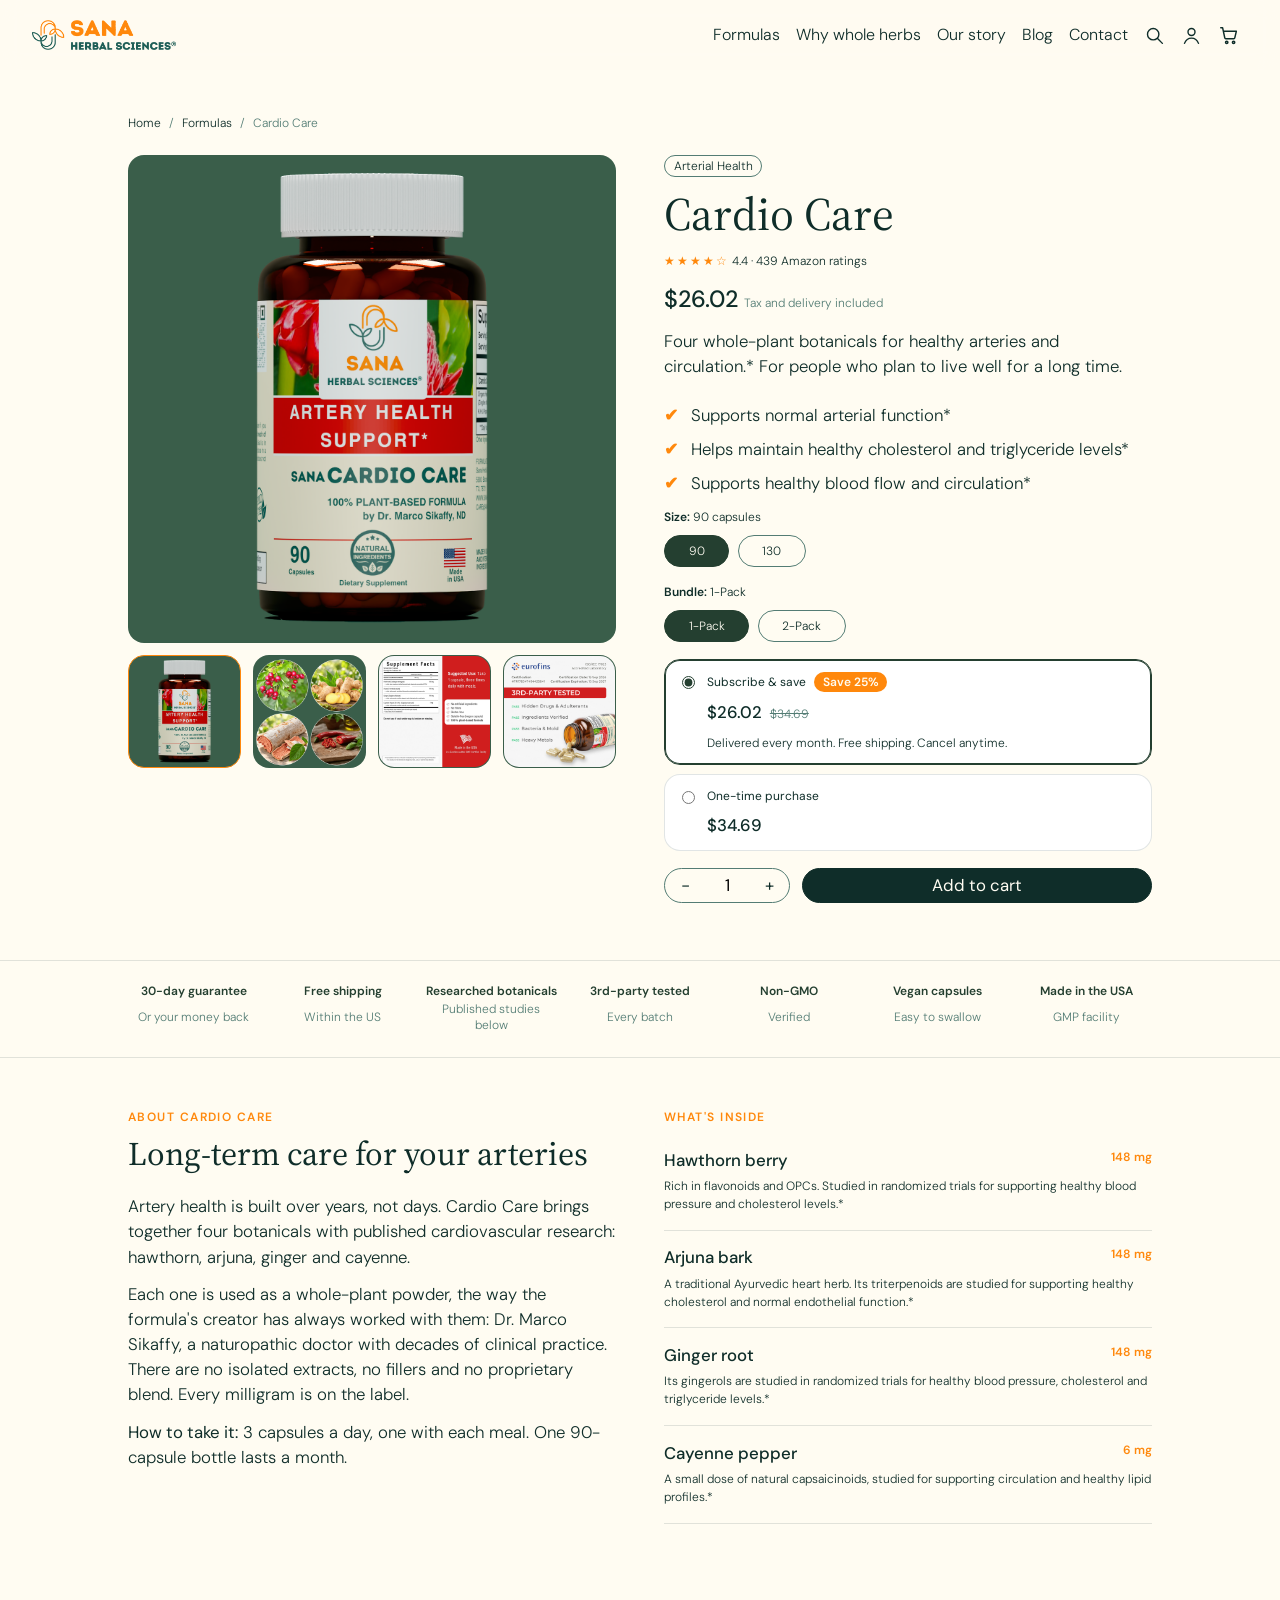
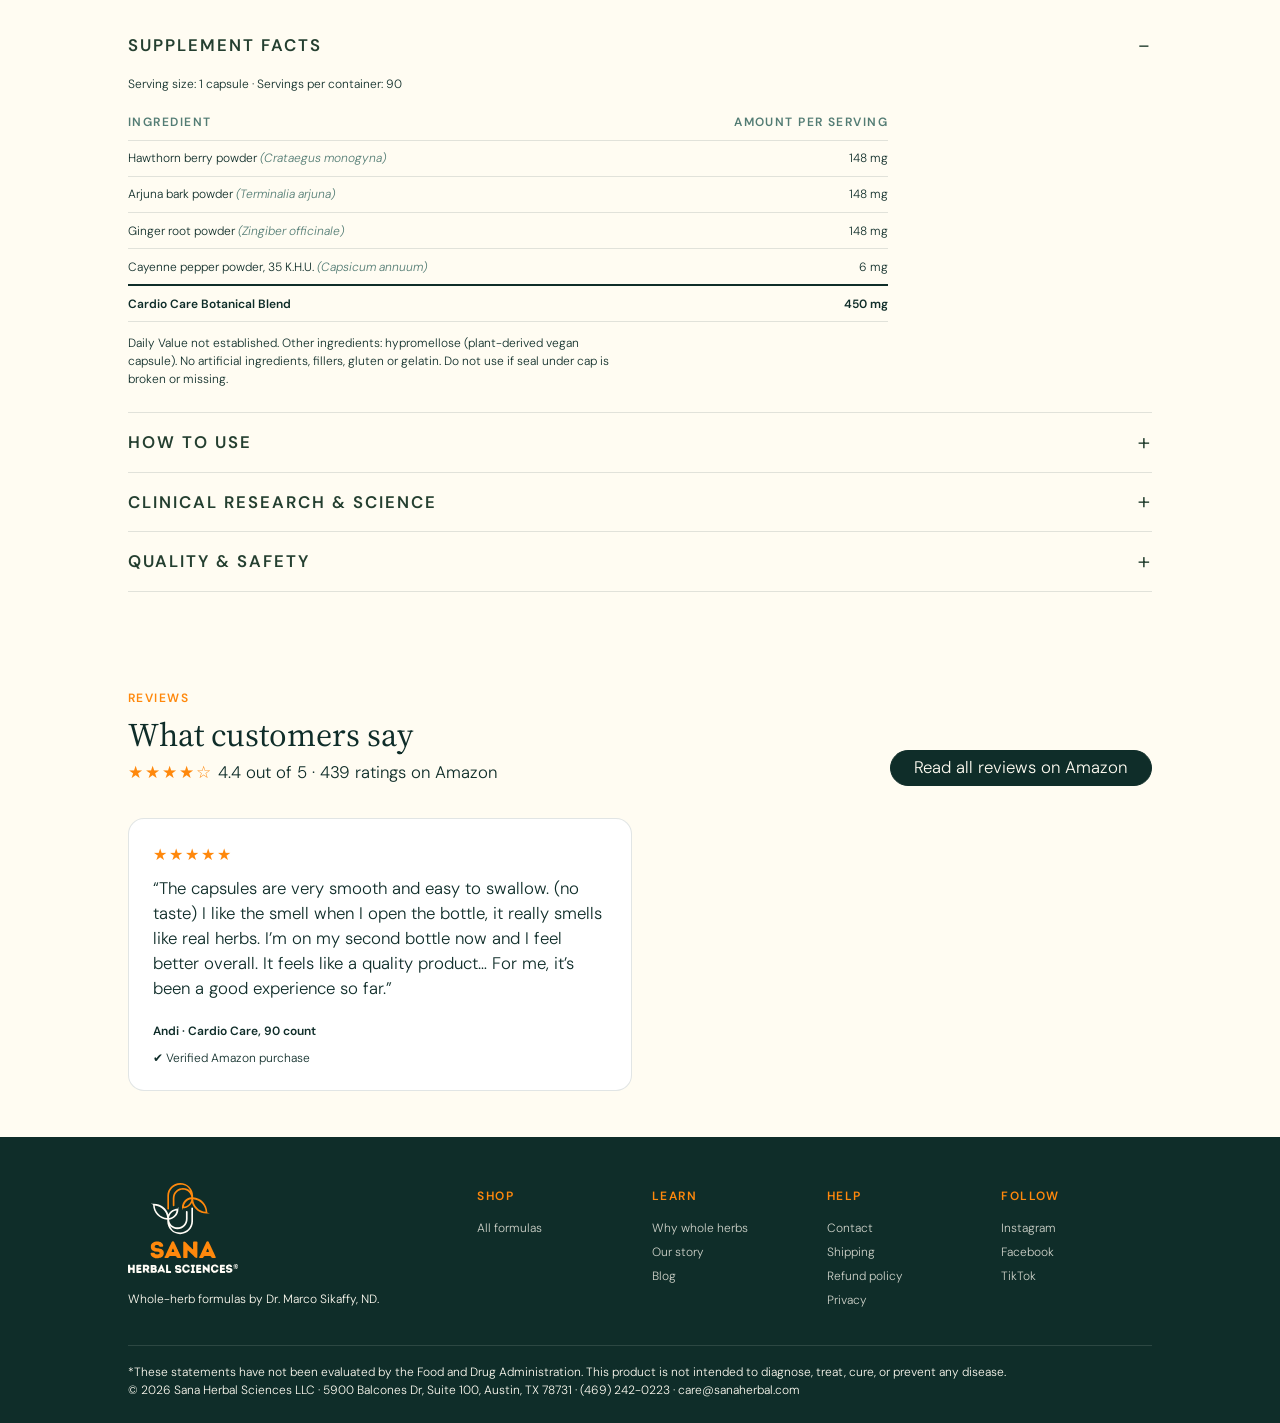
==== cardio-care.html @ 34f8b57e "Páginas nuevas, imágenes en WebP y CSS optimizado - Páginas: ficha de Cardio Care, fórmulas, blog co" ====
<!doctype html>
<html lang="en">
  <head>
    <meta charset="utf-8" />
    <meta name="viewport" content="width=device-width, initial-scale=1" />
    <title>Cardio Care | Whole-Herb Artery &amp; Circulation Support | Sana Herbal Sciences</title>
    <meta name="description" content="Cardio Care: hawthorn, arjuna, ginger and cayenne as whole-plant powders. Supports healthy arteries and circulation.* Third-party tested every batch. No fillers." />
    <link
      href="https://cdn.jsdelivr.net/npm/bootstrap@5.3.3/dist/css/bootstrap.min.css"
      rel="stylesheet"
    />
    <link rel="stylesheet" href="style.css" />
  </head>
  <body>
    <!-- ===== NAV ===== -->
    <nav class="navbar fixed-top navbar-expand-lg site-nav">
      <div class="container-fluid">
        <a class="navbar-brand d-inline-flex align-items-center p-0" href="index.html"><img width="526" height="112" src="img/logo-nav.webp" alt="Sana Herbal Sciences" /></a>
        <button
          class="navbar-toggler"
          type="button"
          data-bs-toggle="collapse"
          data-bs-target="#navbarContent"
          aria-controls="navbarContent"
          aria-expanded="false"
          aria-label="Toggle navigation"
>
          <span class="navbar-toggler-icon"></span>
        </button>
        <div class="collapse navbar-collapse" id="navbarContent">
          <ul class="navbar-nav ms-auto mb-2 mb-lg-0 align-items-lg-center">
            <li class="nav-item"><a class="nav-link" href="formulas.html">Formulas</a></li>
            <li class="nav-item"><a class="nav-link" href="index.html#why-whole-herbs">Why whole herbs</a></li>
            <li class="nav-item"><a class="nav-link" href="index.html#our-story">Our story</a></li>
            <li class="nav-item"><a class="nav-link" href="blog.html">Blog</a></li>
            <li class="nav-item"><a class="nav-link" href="contact.html">Contact</a></li>
            <li class="nav-item">
              <a class="nav-link nav-icon" href="https://sanaherbal.com/search" aria-label="Search">
                <svg viewBox="0 0 24 24" width="21" height="21" fill="none" stroke="currentColor" stroke-width="1.6" stroke-linecap="round" aria-hidden="true"><circle cx="10.5" cy="10.5" r="6.5"/><path d="M15.5 15.5 21 21"/></svg>
              </a>
            </li>
            <li class="nav-item">
              <a class="nav-link nav-icon" href="https://sanaherbal.com/customer_authentication/redirect?locale=en&amp;region_country=US" aria-label="Account">
                <svg viewBox="0 0 24 24" width="21" height="21" fill="none" stroke="currentColor" stroke-width="1.6" stroke-linecap="round" aria-hidden="true"><circle cx="12" cy="8" r="4"/><path d="M4 21c1.5-4 4.5-6 8-6s6.5 2 8 6"/></svg>
              </a>
            </li>
            <li class="nav-item">
              <a class="nav-link nav-icon" href="#" aria-label="Cart">
                <svg viewBox="0 0 24 24" width="22" height="22" fill="none" stroke="currentColor" stroke-width="1.6" stroke-linecap="round" stroke-linejoin="round" aria-hidden="true"><path d="M3 4h2l2.4 11.2a1 1 0 0 0 1 .8h8.9a1 1 0 0 0 1-.8L20 8H6.2"/><circle cx="9.5" cy="20" r="1.3"/><circle cx="17" cy="20" r="1.3"/></svg>
              </a>
            </li>
          </ul>
        </div>
      </div>
    </nav>

    <main>
      <!-- ===== COMPRA: galería + caja de compra ===== -->
      <section>
        <div class="container-fluid">
          <nav aria-label="Breadcrumb"><ol class="breadcrumb"><li class="breadcrumb-item"><a href="index.html">Home</a></li><li class="breadcrumb-item"><a href="index.html#formulas">Formulas</a></li><li class="breadcrumb-item active" aria-current="page">Cardio Care</li></ol></nav>
          <div class="row g-5">
            <!-- Galería -->
            <div class="col-lg-6">
              <div class="gallery">
                <div class="gallery-main">
                  <img id="pdp-main-img" width="1350" height="1350" src="img/cardiocare.webp" alt="Sana Cardio Care, 90 capsules" />
                </div>
                <div class="gallery-thumbs" role="list">
                  <button type="button" class="gallery-thumb is-active" data-src="img/cardiocare.webp" data-w="1350" data-h="1350" data-alt="Sana Cardio Care, 90 capsules" aria-label="Bottle"><img width="1350" height="1350" src="img/cardiocare.webp" alt="" /></button>
                  <button type="button" class="gallery-thumb" data-src="img/cardio-care-ingredients.webp" data-w="700" data-h="700" data-alt="Cardio Care ingredients: hawthorn berry, arjuna bark, ginger and cayenne" aria-label="Ingredients"><img width="700" height="700" src="img/cardio-care-ingredients.webp" alt="" /></button>
                  <button type="button" class="gallery-thumb" data-src="img/cardio-care-facts.webp" data-w="3000" data-h="3000" data-alt="Cardio Care Supplement Facts and suggested use" aria-label="Supplement Facts"><img width="1400" height="1400" src="img/cardio-care-facts.webp" alt="" loading="lazy" /></button>
                  <button type="button" class="gallery-thumb" data-src="img/cardio-care-lab.webp" data-w="2000" data-h="2000" data-alt="Cardio Care third-party lab certificate from Eurofins" aria-label="Lab certificate"><img width="1400" height="1400" src="img/cardio-care-lab.webp" alt="" loading="lazy" /></button>
                </div>
              </div>
            </div>

            <!-- Caja de compra -->
            <div class="col-lg-6">
              <div class="stack">
                <span class="tag-outline">Arterial Health</span>
                <h1>Cardio Care</h1>
                <a class="text-sm align-self-start" href="https://www.amazon.com/dp/B0D2LYVVW8#customerReviews" target="_blank" rel="noopener"><span class="stars" aria-hidden="true">★★★★☆</span> 4.4 · 439 Amazon ratings</a>

                <div class="text-lg fw-medium"><span id="pdp-price">$34.69</span> <span class="text-sm text-mute fw-light">Tax and delivery included</span></div>

                <p>Four whole-plant botanicals for healthy arteries and circulation.* For people who plan to live well for a long time.</p>
                <ul class="checklist">
                  <li>Supports normal arterial function*</li>
                  <li>Helps maintain healthy cholesterol and triglyceride levels*</li>
                  <li>Supports healthy blood flow and circulation*</li>
                </ul>

                <form class="stack-loose" id="pdp-form" action="#">
                  <fieldset class="stack-tight">
                    <legend>Size: <span id="lbl-size">90 capsules</span></legend>
                    <div class="choice-pills">
                      <input type="radio" name="size" id="size-90" value="90" checked /><label for="size-90">90</label>
                      <input type="radio" name="size" id="size-130" value="130" /><label for="size-130">130</label>
                    </div>
                  </fieldset>

                  <fieldset class="stack-tight">
                    <legend>Bundle: <span id="lbl-bundle">1-Pack</span></legend>
                    <div class="choice-pills">
                      <input type="radio" name="bundle" id="bundle-1" value="1" checked /><label for="bundle-1">1-Pack</label>
                      <input type="radio" name="bundle" id="bundle-2" value="2" /><label for="bundle-2">2-Pack</label>
                    </div>
                  </fieldset>

                  <fieldset class="stack-tight">
                    <legend class="visually-hidden">Purchase option</legend>
                    <label class="option-card" id="plan-sub-wrap">
                      <input type="radio" name="plan" id="plan-sub" value="sub" checked />
                      <span class="option-body">
                        <span class="option-top"><strong>Subscribe &amp; save</strong> <span class="tag">Save 25%</span></span>
                        <span class="option-price"><span id="price-sub">$26.02</span> <s id="price-sub-was">$34.69</s></span>
                        <span class="text-sm">Delivered every month. Free shipping. Cancel anytime.</span>
                      </span>
                    </label>
                    <label class="option-card">
                      <input type="radio" name="plan" id="plan-once" value="once" />
                      <span class="option-body">
                        <span class="option-top"><strong>One-time purchase</strong></span>
                        <span class="option-price" id="price-once">$34.69</span>
                      </span>
                    </label>
                    <p class="text-sm" id="plan-msg" hidden>Subscribe &amp; save is available for 1-Pack orders.</p>
                  </fieldset>

                  <div class="buy-row">
                    <div class="qty">
                      <button type="button" id="qty-minus" aria-label="Decrease quantity">−</button>
                      <input type="number" id="qty" name="qty" value="1" min="1" max="10" aria-label="Quantity" />
                      <button type="button" id="qty-plus" aria-label="Increase quantity">+</button>
                    </div>
                    <button type="submit" class="btn-pill" id="pdp-add">Add to cart</button>
                  </div>
                  <p class="text-sm" id="pdp-added" role="status" hidden>Added to cart.</p>
                </form>
              </div>
            </div>
          </div>
        </div>
      </section>

      <!-- ===== GARANTÍAS ===== -->
      <section class="band">
        <div class="container-fluid">
          <ul class="perks perks-wide">
            <li><strong>30-day guarantee</strong><span>Or your money back</span></li>
            <li><strong>Free shipping</strong><span>Within the US</span></li>
            <li><strong>Researched botanicals</strong><span>Published studies below</span></li>
            <li><strong>3rd-party tested</strong><span>Every batch</span></li>
            <li><strong>Non-GMO</strong><span>Verified</span></li>
            <li><strong>Vegan capsules</strong><span>Easy to swallow</span></li>
            <li><strong>Made in the USA</strong><span>GMP facility</span></li>
          </ul>
        </div>
      </section>

      <!-- ===== DESCRIPCIÓN + INGREDIENTES ===== -->
      <section class="py-xl">
        <div class="container-fluid">
          <div class="row g-5">
            <div class="col-lg-6">
              <span class="eyebrow">About Cardio Care</span>
              <h2>Long-term care for your arteries</h2>
              <p>Artery health is built over years, not days. Cardio Care brings together four botanicals with published cardiovascular research: hawthorn, arjuna, ginger and cayenne.</p>
              <p>Each one is used as a whole-plant powder, the way the formula's creator has always worked with them: Dr. Marco Sikaffy, a naturopathic doctor with decades of clinical practice. There are no isolated extracts, no fillers and no proprietary blend. Every milligram is on the label.</p>
              <p><strong>How to take it:</strong> 3 capsules a day, one with each meal. One 90-capsule bottle lasts a month.</p>
            </div>
            <div class="col-lg-6">
              <span class="eyebrow">What's inside</span>
              <ul class="spec-list">
                <li>
                  <h4>Hawthorn berry <span>148 mg</span></h4>
                  <p class="text-sm">Rich in flavonoids and OPCs. Studied in randomized trials for supporting healthy blood pressure and cholesterol levels.*</p>
                </li>
                <li>
                  <h4>Arjuna bark <span>148 mg</span></h4>
                  <p class="text-sm">A traditional Ayurvedic heart herb. Its triterpenoids are studied for supporting healthy cholesterol and normal endothelial function.*</p>
                </li>
                <li>
                  <h4>Ginger root <span>148 mg</span></h4>
                  <p class="text-sm">Its gingerols are studied in randomized trials for healthy blood pressure, cholesterol and triglyceride levels.*</p>
                </li>
                <li>
                  <h4>Cayenne pepper <span>6 mg</span></h4>
                  <p class="text-sm">A small dose of natural capsaicinoids, studied for supporting circulation and healthy lipid profiles.*</p>
                </li>
              </ul>
            </div>
          </div>
        </div>
      </section>

      <!-- ===== ACORDEONES ===== -->
      <section class="py-xl">
        <div class="container-fluid">
          <details class="disclosure" open>
            <summary>Supplement Facts</summary>
            <div class="disclosure-body">
              <p class="text-sm">Serving size: 1 capsule · Servings per container: 90</p>
              <div class="table-scroll">
                <table class="data-table">
                  <thead><tr><th scope="col">Ingredient</th><th scope="col">Amount per serving</th></tr></thead>
                  <tbody>
                    <tr><td>Hawthorn berry powder <em>(Crataegus monogyna)</em></td><td>148 mg</td></tr>
                    <tr><td>Arjuna bark powder <em>(Terminalia arjuna)</em></td><td>148 mg</td></tr>
                    <tr><td>Ginger root powder <em>(Zingiber officinale)</em></td><td>148 mg</td></tr>
                    <tr><td>Cayenne pepper powder, 35 K.H.U. <em>(Capsicum annuum)</em></td><td>6 mg</td></tr>
                    <tr class="total-row"><td>Cardio Care Botanical Blend</td><td>450 mg</td></tr>
                  </tbody>
                </table>
              </div>
              <p class="text-sm">Daily Value not established. Other ingredients: hypromellose (plant-derived vegan capsule). No artificial ingredients, fillers, gluten or gelatin. Do not use if seal under cap is broken or missing.</p>
            </div>
          </details>

          <details class="disclosure">
            <summary>How to use</summary>
            <div class="disclosure-body">
              <p class="text-sm">Take 3 capsules daily, one with each meal. A 90-capsule bottle lasts 30 days; a 130-capsule bottle lasts about 43 days.</p>
              <p class="text-sm">If you are pregnant, nursing, taking medication or have a medical condition, consult your healthcare provider before use.</p>
            </div>
          </details>

          <details class="disclosure">
            <summary>Clinical research &amp; science</summary>
            <div class="disclosure-body">
              <p class="text-sm">Published research on the individual botanicals in Cardio Care. These studies were not conducted on the finished formula.</p>
              <ul class="ref-list">
                <li><a href="https://doi.org/10.1016/j.foodres.2025.118224" target="_blank" rel="noopener">Procyanidin C1 from Hawthorn Modulates Metabolic-Inflammatory Axis to Combat Vascular Senescence in Atherosclerosis</a> <span>2026, Food Research International</span></li>
                <li><a href="https://journals.lww.com/adhb/fulltext/2019/09010/effect_of_terminalia_arjuna_on_total_platelet.21.aspx" target="_blank" rel="noopener">Effect of Terminalia Arjuna on Total Platelet Count and Lipid Profile in Patients of Coronary Artery Disease</a> <span>2019, Advances in Human Biology</span></li>
                <li><a href="https://www.mdpi.com/1420-3049/17/12/14490" target="_blank" rel="noopener">Polyphenolic Profile and Biological Activity of Chinese Hawthorn (Crataegus pinnatifida BUNGE) Fruits</a> <span>2012, Molecules</span></li>
                <li><a href="https://pubmed.ncbi.nlm.nih.gov/29747751/" target="_blank" rel="noopener">The effect of ginger supplementation on lipid profile: A systematic review and meta-analysis of clinical trials</a> <span>2018. Phytomedicine, National Center for Biotechnology Information</span></li>
                <li><a href="https://pubmed.ncbi.nlm.nih.gov/37344950/" target="_blank" rel="noopener">Effects of Capsicum annuum supplementation on the lipid profile in adults with metabolic syndrome: a systematic review and meta-analysis of RCTs</a> <span>2023, A. Hjazi et al.</span><span class="ref-summary">Capsicum supplementation significantly reduced total cholesterol (TC) by ~4.98 mg/dL.</span></li>
                <li><a href="https://www.frontiersin.org/journals/nutrition/articles/10.3389/fnut.2022.812294/full" target="_blank" rel="noopener">Lipid-Lowering Efficacy of the Capsaicin in Patients With Metabolic Syndrome</a> <span>2022, Z. Jiang et al.</span><span class="ref-summary">Capsaicin supplementation lowered TC and LDL-C in patients with metabolic syndrome.</span></li>
                <li><a href="https://www.sciencedirect.com/science/article/abs/pii/S0009898103001189" target="_blank" rel="noopener">Red pepper attenuates cholesteryl ester transfer protein and atherosclerosis</a> <span>2003, M.J. Kwon et al.</span><span class="ref-summary">Red pepper reduced CETP activity (a marker linked with cholesterol transport) and slowed atherosclerosis in cholesterol-fed models.</span></li>
                <li><a href="https://lipidworld.biomedcentral.com/articles/10.1186/s12944-019-1119-z" target="_blank" rel="noopener">Terminalia arjuna bark extract impedes foam cell formation and promotes macrophage/foam-cell apoptosis</a> <span>2019, S. Bhansali et al.</span><span class="ref-summary">Arjuna extract inhibited foam cell formation by downregulating CD36 expression and promoted apoptosis in macrophages/foam cells.</span></li>
                <li><a href="https://pubmed.ncbi.nlm.nih.gov/30519874/" target="_blank" rel="noopener">Hawthorn extract alleviates atherosclerosis through regulating inflammation and apoptosis related factors</a> <span>2019, S.Z. Wang et al.</span><span class="ref-summary">Hawthorn extract reduced inflammatory markers (MCP-1, IL-1β, hs-CRP) and modulated Bax/Bcl-2 expression to stabilize plaques.</span></li>
                <li><a href="https://www.mdpi.com/1999-4907/11/5/564" target="_blank" rel="noopener">Hawthorn leaf flavonoids attenuate atherosclerosis in ApoE-knockout mice by promotion of reverse cholesterol transport and foam cell inhibition</a> <span>2020, A. Nazhand et al.</span><span class="ref-summary">Hawthorn flavonoids improved reverse cholesterol transport, inhibited foam cell formation, and reduced vascular lipid accumulation.</span></li>
                <li><a href="https://www.frontiersin.org/journals/cardiovascular-medicine/articles/10.3389/fcvm.2022.804801/full" target="_blank" rel="noopener">Exploring the mechanism of hawthorn leaves against coronary heart disease via network pharmacology and in vitro validation</a> <span>2022, J. Ding et al.</span><span class="ref-summary">Hawthorn polyphenols suppressed MMP2, MMP9, IL-6, IL-1β and macrophage activation, consistent with plaque-stabilizing, anti-inflammatory effects.</span></li>
                <li><a href="https://e-cnr.org/DOIx.php?id=10.7762%2Fcnr.2022.11.4.302" target="_blank" rel="noopener">The effects of Capsinoids and Fermented Red Pepper Products on lipid profiles: meta-analysis of RCTs</a> <span>2022, M.R. Amini et al.</span><span class="ref-summary">Capsinoids (from red pepper) significantly reduced total cholesterol (TC) with mild effect on LDL, HDL, or TG.</span></li>
                <li><a href="https://www.researchgate.net/publication/385775920_A_Randomized_Controlled_Clinical_Study_to_Evaluate_the_Effect_of_Terminalia_Arjuna_Add-On_Medication_on_Cardiac_Function_in_Coronary_Artery_Disease" target="_blank" rel="noopener">A Randomized Controlled Clinical Study to Evaluate the Effect of Terminalia Arjuna (Add-On Medication) on Cardiac Function in Coronary Artery Disease</a> <span>2024, International Research Journal of Multidisciplinary Scope</span></li>
                <li><a href="https://www.academia.edu/111589808/Crataegus_laevigata_decreases_neutrophil_elastase_and_has_hypolipidemic_effect_A_randomized_double_blind_placebo_controlled_trial?auto=download" target="_blank" rel="noopener">Crataegus laevigata decreases neutrophil elastase and has hypolipidemic effect: A randomized, double-blind, placebo-controlled trial</a> <span>2011, School of Medicine, University of Valencia, Valencia, Spain</span></li>
                <li><a href="https://www.sciencedirect.com/science/article/pii/S0022316622140526?utm_source=chatgpt.com" target="_blank" rel="noopener">Ginger Extract Consumption Reduces Plasma Cholesterol, Inhibits LDL Oxidation and Attenuates Development of Atherosclerosis in Atherosclerotic, Apolipoprotein E-Deficient Mice</a> <span>2023, The Rappaport Family Institute for Research in the Medical Sciences</span></li>
                <li><a href="https://www.ahajournals.org/doi/10.1161/HYPERTENSIONAHA.121.18778?utm_source=chatgpt.com" target="_blank" rel="noopener">Capsaicin Attenuates Arterial Calcification Through Promoting SIRT6-Mediated Deacetylation and Degradation of Hif1α (Hypoxic-Inducible Factor-1 Alpha)</a> <span>2022, AHA|ASA Journals</span></li>
              </ul>
            </div>
          </details>

          <details class="disclosure">
            <summary>Quality &amp; safety</summary>
            <div class="disclosure-body">
              <dl class="def-list">
                <dt>Identity</dt>
                <dd>Every herb is identity-verified before production, to confirm it's the exact species on the label. Cardio Care's botanicals come from named origins: hawthorn from Bulgaria, arjuna from India, and ginger and cayenne from the US.</dd>
                <dt>Potency</dt>
                <dd>Every batch is third-party tested by ISO 17025-accredited laboratories (Eurofins or Daane Labs). Not once per formula: every single batch.</dd>
                <dt>Purity</dt>
                <dd>Every batch is screened for heavy metals (lead, arsenic, cadmium, mercury) and microbial contamination (E. coli, Salmonella, yeast and mold). If a batch fails, it never ships.</dd>
              </dl>
            </div>
          </details>
        </div>
      </section>

      <!-- ===== RESEÑAS (Amazon, cargadas a mano; NO marcar con schema Review) ===== -->
      <section class="py-xl">
        <div class="container-fluid">
          <div class="section-head">
            <div>
              <span class="eyebrow">Reviews</span>
              <h2 class="mb-2">What customers say</h2>
              <p><span class="stars" aria-hidden="true">★★★★☆</span> 4.4 out of 5 · 439 ratings on Amazon</p>
            </div>
            <a class="btn-pill" href="https://www.amazon.com/dp/B0D2LYVVW8#customerReviews" target="_blank" rel="noopener">Read all reviews on Amazon</a>
          </div>
          <div class="row g-3">
            <div class="col-lg-6">
              <div class="review">
                <span class="stars" aria-label="5 out of 5 stars">★★★★★</span>
                <p>“The capsules are very smooth and easy to swallow. (no taste) I like the smell when I open the bottle, it really smells like real herbs. I’m on my second bottle now and I feel better overall. It feels like a quality product… For me, it’s been a good experience so far.”</p>
                <span class="review-author">Andi · Cardio Care, 90 count</span>
                <a class="text-sm" href="https://www.amazon.com/gp/customer-reviews/R3EIZP7JOMXTB6" target="_blank" rel="noopener">✔ Verified Amazon purchase</a>
              </div>
            </div>
          </div>
        </div>
      </section>
    </main>

    <!-- ===== FOOTER ===== -->
    <footer>
      <div class="container-fluid">
        <div class="row g-4">
          <div class="col-lg-4">
            <img width="156" height="128" src="img/logo-white.svg" alt="Sana Herbal Sciences"  />
            <p class="text-sm">Whole-herb formulas by Dr. Marco Sikaffy, ND.</p>
          </div>
          <div class="col-6 col-lg-2">
            <h4>Shop</h4>
            <a href="formulas.html">All formulas</a>
          </div>
          <div class="col-6 col-lg-2">
            <h4>Learn</h4>
            <a href="index.html#why-whole-herbs">Why whole herbs</a>
            <a href="index.html#our-story">Our story</a>
            <a href="blog.html">Blog</a>
          </div>
          <div class="col-6 col-lg-2">
            <h4>Help</h4>
            <a href="contact.html">Contact</a>
            <a href="delivery.html">Shipping</a>
            <a href="refund-policy.html">Refund policy</a>
            <a href="privacy.html">Privacy</a>
          </div>
          <div class="col-6 col-lg-2">
            <h4>Follow</h4>
            <a href="https://www.instagram.com/sana.herbs">Instagram</a>
            <a href="https://www.facebook.com/people/Sana-Herbal/61557239301948/">Facebook</a>
            <a href="https://www.tiktok.com/@sana.herbs">TikTok</a>
          </div>
        </div>
        <p class="text-sm">*These statements have not been evaluated by the Food and Drug Administration. This product is not intended to diagnose, treat, cure, or prevent any disease.<br />© 2026 Sana Herbal Sciences LLC · 5900 Balcones Dr, Suite 100, Austin, TX 78731 · (469) 242-0223 · care@sanaherbal.com</p>
      </div>
    </footer>

    <script src="https://cdn.jsdelivr.net/npm/bootstrap@5.3.3/dist/js/bootstrap.bundle.min.js"></script>
    <script>
      // Galería, variantes, plan de compra y cantidad (maqueta: el carrito real lo resuelve Shopify)
      (function () {
        var main = document.getElementById("pdp-main-img");
        document.querySelectorAll(".gallery-thumb").forEach(function (t) {
          t.addEventListener("click", function () {
            document.querySelectorAll(".gallery-thumb").forEach(function (x) { x.classList.toggle("is-active", x === t); });
            main.src = t.dataset.src; main.width = t.dataset.w; main.height = t.dataset.h; main.alt = t.dataset.alt;
          });
        });

        // Precios reales de sanaherbal.com (Shopify + Recharge, oct-2026)
        var PRICES = { "90-1": 34.69, "90-2": 59.80, "130-1": 44.95, "130-2": 79.90 };
        var SUB = { "90-1": 26.02, "130-1": 33.71 };   // suscripción mensual -25% solo en 1-Pack
        var SOLD_OUT = { "130-2": true };
        var $ = function (id) { return document.getElementById(id); };
        var fmt = function (n) { return "$" + n.toFixed(2); };
        var val = function (name) { return document.querySelector('input[name="' + name + '"]:checked').value; };

        function update() {
          var key = val("size") + "-" + val("bundle");
          var subOk = !!SUB[key];
          $("plan-sub").disabled = !subOk;
          $("plan-sub-wrap").classList.toggle("is-disabled", !subOk);
          $("plan-msg").hidden = subOk;
          if (!subOk && $("plan-sub").checked) $("plan-once").checked = true;

          $("price-once").textContent = fmt(PRICES[key]);
          $("price-sub").textContent = subOk ? fmt(SUB[key]) : "";
          $("price-sub-was").textContent = subOk ? fmt(PRICES[key]) : "";
          $("pdp-price").textContent = fmt(val("plan") === "sub" && subOk ? SUB[key] : PRICES[key]);

          $("lbl-size").textContent = val("size") + " capsules";
          $("lbl-bundle").textContent = val("bundle") === "2" ? "2-Pack" : "1-Pack";

          var out = !!SOLD_OUT[key];
          $("pdp-add").disabled = out;
          $("pdp-add").textContent = out ? "Sold out" : "Add to cart";
        }
        document.querySelectorAll('#pdp-form input[type="radio"]').forEach(function (r) { r.addEventListener("change", update); });

        var qty = $("qty");
        $("qty-minus").addEventListener("click", function () { qty.value = Math.max(1, (+qty.value || 1) - 1); });
        $("qty-plus").addEventListener("click", function () { qty.value = Math.min(10, (+qty.value || 1) + 1); });
        $("pdp-form").addEventListener("submit", function (e) { e.preventDefault(); $("pdp-added").hidden = false; });
        update();
      })();
    </script>
  </body>
</html>
---- style.css ----
@import url("https://fonts.googleapis.com/css2?family=DM+Sans:ital,opsz,wght@0,9..40,100..1000;1,9..40,100..1000&display=swap");
@import url('https://fonts.googleapis.com/css2?family=Source+Serif+4:ital,opsz,wght@0,8..60,200..900;1,8..60,200..900&display=swap');
:root {
  /* color */
  --main: #243f30;
  --mid: #537c74;
  --mid2: #3a5e4a;
  --dark: #0f2d29;
  --light: #fffcf2;
  --accent: #ff880c;
  --line: rgba(15, 45, 41, 0.12);
  /* escala tipográfica y de espaciado: cada paso = anterior × 1.4.
     Texto visible: nunca por debajo de --sm (12px mínimo); --xs y --xxs son solo para espaciado */
  --ratio: 1.4;
  --sm: clamp(12px, 0.8vw, 18px);
  --xs: calc(var(--sm) / var(--ratio));
  --xxs: calc(var(--xs) / var(--ratio));
  --md: calc(var(--sm) * var(--ratio));
  --lg: calc(var(--md) * var(--ratio));
  --xl: calc(var(--lg) * var(--ratio));
  --xxl: calc(var(--xl) * var(--ratio));
  --xlg: calc(var(--xxl) * var(--ratio));
  /* layout */
  --gutter: clamp(10px, 10vw, 500px);
  --brd-radius: 1rem;
}
body {
  font-family: "DM Sans", sans-serif;
  background-color: var(--light);
  color: var(--dark);
  font-weight: 300;
}
header {
  min-height: 100vh;
  padding:clamp(10px, 1vw, 500px);
  border-radius: 40px;
  display: flex;
  flex-direction: column;
}
header .hero-panel {
  border-radius:30px;
  /* 2. flex: 1 obliga a .hero-panel a tomar todo el alto restante */
    flex: 1;
  margin-top:50px;
}
header .container-fluid {
  padding: clamp(10px, 4vw, 500px);
  padding-bottom:10px;
}
header .hero-img {
  max-height: 70vh;
  object-fit: contain;
}
h1 {
  margin: 0;
  font-size: var(--xxl);
  line-height: 1.1;
  font-family: "Source Serif 4", serif;
  font-weight: 400;
}
h2 {
  font-size: var(--xl);
  font-weight: 400;
  font-family: "Source Serif 4", serif;
  line-height: 1;
  margin-bottom: var(--lg);
}
h3 {
  font-size: var(--lg);
  font-weight: 300;
  line-height: 1;
}
h4 {
  font-size: var(--md);
  font-weight: 500;
  line-height: 1.25;
  margin: 0 0 var(--xxs) 0;
}
section .container-fluid,
footer .container-fluid {
  padding-left: var(--gutter);
  padding-right: var(--gutter);
}
/* ----- PÁRRAFOS: dos tamaños; el color lo da el contenedor ----- */
p {
  font-size: var(--md);
  max-width: 62ch;
  margin: 0 0 var(--sm) 0;
}
p:last-child {
  margin-bottom: 0;
}

.eyebrow,
footer h4,
.post-date,
.disclosure summary,
.data-table th,
.def-list dt {
  text-transform: uppercase;
  letter-spacing: 0.12em;
  font-weight: 600;
}
.eyebrow,
footer h4 {
  display: inline-block;
  font-size: var(--sm);
  color: var(--accent);
  margin-bottom: var(--sm);
}
.text-center p {
  margin-left: auto;
  margin-right: auto;
}
/* ----- LAYOUT: columnas (stack) y filas que se ajustan (cluster) ----- */
.stack,
.stack-tight,
.stack-loose,
.gallery,
.checklist,
.review,
.post-card,
.ref-list,
.option-body {
  display: flex;
  flex-direction: column;
  gap: var(--sm);
}
.stack-tight,
.checklist,
.review,
.post-card,
.ref-list,
.option-body {
  gap: var(--xs);
}
.stack-loose {
  gap: var(--md);
}
.cluster,
.cluster-loose,
.inline-list,
.choice-pills,
.option-top {
  display: flex;
  flex-wrap: wrap;
  align-items: center;
  gap: var(--sm);
}
.choice-pills,
.option-top {
  gap: var(--xs);
}
.cluster-loose {
  gap: var(--lg);
}
/* ----- MARCO DE IMAGEN: esquinas redondeadas, recorte e imagen a todo el ancho ----- */
.gallery-main,
.gallery-thumb,
.photo {
  border-radius: var(--brd-radius);
  overflow: hidden;
}
:is(.gallery-main, .gallery-thumb, .photo) > img {
  display: block;
  width: 100%;
  height: 100%;
  object-fit: cover;
}
.gallery-main > img {
  object-fit: contain;
}
/* ----- LISTAS DE COMPONENTE: sin viñetas ni sangría ----- */
.checklist,
.perks,
.inline-list,
.spec-list {
  list-style: none;
  padding: 0;
  margin: 0;
}
/* ----- PÍLDORA CON BORDE: categoría y opciones de la ficha ----- */
.tag-outline,
.choice-pills label {
  display: inline-block;
  max-width: fit-content;
  font-size: var(--sm);
  padding: 1px var(--xs);
  border: 1px solid var(--mid);
  border-radius: 100px;
}
.product-card > .tag-outline {
  margin: auto;
}
.product-card {
  background-color: var(--mid2);
  border-radius: var(--brd-radius);
  min-height: 100px;
  padding: var(--xxl) var(--md) var(--md) var(--md);
  display: grid;
  align-items: center;
  text-align: center;
  gap: var(--md);
  position: relative;
  transition: all ease 200ms;
  border: var(--mid2) solid 1px;
  height: 100%;
}
.product-card:hover {
  background-color: var(--main);
  border: var(--mid) solid 1px;
  transform: scale(1.01) translateY(-2px);
}
.tag {
  display: inline-block;
  font-size: 12px;
  font-weight: 600;
  color: var(--light);
  background-color: var(--accent);
  padding: 1px var(--xs);
  border-radius: 100px;
}
.checklist {
  font-size: var(--md);
}
.checklist li {
  position: relative;
  padding-left: 1.6em;
}
.checklist li::before {
  content: "\2714";
  position: absolute;
  left: 0;
  font-weight: 700;
  color: var(--accent);
}
.checklist .con {
  opacity: 0.7;
}
.checklist .con::before {
  content: "\2718";
  color: #b3261e;
}
.section-head {
  font-size: var(--md);
  display: flex;
  flex-wrap: wrap;
  align-items: flex-end;
  justify-content: space-between;
  gap: var(--md);
  margin-bottom: var(--xl);
}
.stars {
  color: var(--accent);
  letter-spacing: 2px;
}
.perks {
  display: grid;
  gap: var(--md);
  text-align: center;
}
.perks li {
  display: grid;
  gap: 2px;
  line-height: 1.3;
}
.perks strong {
  font-size: var(--md);
  font-weight: 600;
  color: var(--main);
}
.perks span {
  font-size: var(--sm);
  color: var(--mid);
}
.product-card > .tag {
  position: absolute;
  top: var(--sm);
  left: var(--sm);
}
.btn-pill {
  font-size: var(--md);
  color: var(--light);
  text-decoration: none;
  background-color: var(--dark);
  padding: 4px var(--lg);
  display: inline-block;
  border: var(--dark) 1px solid;
  border-radius: 100px;
  transition: all ease 200ms;
}
.btn-pill:hover {
  background-color: transparent;
  color: var(--dark);
  border-color: var(--dark);
}
:is(header, .product-card, .section-dark, .split-dark, .section-accent, footer) .btn-pill:hover {
  color: var(--light);
  border-color: var(--light);
}
.product-card .btn-pill {
  margin: auto;
  max-width: fit-content;
}
.img-swap {
  position: relative;
  width: 250px;
  max-width: 100%;
  margin: calc(var(--sm) * -1) auto -2px auto;
}
.img-swap > img {
  width: 100%;
  object-fit: contain;
  max-width: 100%;
  display: block;
  transition: opacity 0.3s ease-in-out;
}
.img-swap-back {
  position: absolute;
  top: 0;
  width: 100%;
  height: 100%;
  opacity: 0;
}
.img-swap:hover .img-swap-back {
  opacity: 1;
}
.img-swap:hover .img-swap-front {
  opacity: 1;
}
section {
  padding: var(--lg) 0px;
}
.py-xl {
  padding: var(--xxl) 0px;
}
/* ----- ENLACES: un solo criterio para todo el sitio (los botones .btn-pill quedan fuera) ----- */
a:not(.btn-pill) {
  color: var(--dark);
  text-decoration: none;
  transition: color 200ms ease;
}
a:not(.btn-pill):hover {
  color: var(--accent);
}
/* enlaces dentro de un texto: subrayados para distinguirlos sin depender solo del color */
p a:not(.btn-pill),
.link,
.ref-list a,
.perks a {
  text-decoration: underline;
  text-decoration-thickness: 1px;
  text-underline-offset: 0.2em;
}
/* secciones oscuras: texto y enlaces claros */
header, .product-card, .section-dark, .split-dark, .section-accent, footer {
  color: var(--light);
}
:is(header, .product-card, .section-dark, .split-dark, .section-accent, footer) a:not(.btn-pill) {
  color: var(--light);
}
:is(header, .product-card, .section-dark, .split-dark, .section-accent, footer) a:not(.btn-pill):hover {
  color: var(--accent);
}

.site-nav {
  --bs-navbar-color: var(--dark);
  --bs-navbar-hover-color: var(--accent);
  --bs-navbar-active-color: var(--dark);
  background-color: rgba(255, 251, 241, 0.85);
  backdrop-filter: blur(10px);
  -webkit-backdrop-filter: blur(10px);
  padding: 15px 20px;
}
.navbar-brand img {
  height: clamp(28px, 2.4vw, 40px);
  width: auto;
}
.inline-list {
  margin: var(--xl) 0 0 0;
  gap: var(--xs) var(--lg);
  font-size: var(--sm);
  row-gap: 6px;
  opacity: 0.9;
}
/* ----- FRANJA DE SELLOS ----- */

.icon {
  width: 92px;
  object-fit: contain;
  display: block;
  margin: 0 auto var(--sm) auto;
}
.product-card .img-swap-back {
  object-fit: cover;
  border-radius: var(--brd-radius);
}
/* mismo alto para el texto de beneficio en todas las tarjetas */
.product-card p {
  min-height: 2.8em;
}
.product-card:hover .btn-pill {
  background-color: transparent;
  border-color: var(--light);
}
.photo-pair {
  position: relative;
  padding-bottom: 18%;
}
.photo-main {
  aspect-ratio: 4 / 5;
  width: 78%;
}
.quote {
  margin: var(--lg) 0;
}
.quote blockquote {
  font-size: var(--lg);
  line-height: 1.3;
  margin-bottom: var(--xs);
}
.quote figcaption {
  font-size: var(--sm);
  color: var(--mid);
}
.review {
  height: 100%;
  padding: var(--lg);
  border-radius: var(--brd-radius);
  background-color: #fff;
  border: 1px solid var(--line);
}
.review p {
  flex: 1;
}
.review-author {
  font-size: var(--sm);
  font-weight: 600;
}
.perks-boxed {
  grid-template-columns: repeat(2, 1fr);
  max-width: 520px;
  margin: 0 auto var(--xl) auto;
}
.perks-boxed li {
  padding: var(--md);
  border-top: 2px solid var(--main);
}
/* ----- FOOTER ----- */
footer {
  background-color: var(--dark);
  padding: var(--xxl) 0 var(--lg) 0;
}
footer a {
  display: block;
  font-size: var(--sm);
  opacity: 0.8;
  padding: 3px 0;
}
footer a:hover {
  opacity: 1;
}
/* aviso legal: el párrafo directo del footer */
footer .container-fluid > p {
  margin-top: var(--xl);
  padding-top: var(--md);
  border-top: 1px solid rgba(255, 252, 245, 0.12);
  max-width: none;
}
/* ----- Tarjeta del formulador (en Our story) ----- */
.overlay-card {
  border-radius: var(--brd-radius);
}
.post-card {
  height: 100%;
}
.post-card img {
  width: 100%;
  aspect-ratio: 16 / 9;
  object-fit: cover;
  border-radius: var(--brd-radius);
  background-color: rgba(30, 94, 86, 0.08);
  margin-bottom: var(--xs);
  transition: opacity 250ms ease;
}
.post-card:hover img {
  opacity: 0.85;
}
.post-date {
  font-size: var(--sm);
  color: var(--mid);
}
.post-more {
  font-size: var(--sm);
  margin-top: auto;
}
/* ----- NEWSLETTER ----- */
.section-accent {
  background-color: var(--main);
  padding: var(--xl) 0;
}
.inline-form {
  display: flex;
  gap: var(--xs);
  margin-bottom: var(--xs);
}
.inline-form input {
  flex: 1;
  min-width: 0;
  font-size: var(--md);
  color: var(--dark);
  background-color: var(--light);
  border: 0;
  border-radius: 100px;
  padding: 8px var(--md);
}
.inline-form input:focus {
  outline: 2px solid var(--accent);
}

.photo {
  background-color: var(--light);
}
/* la foto del Dr. trae un marco blanco en el archivo original: se recorta */
.photo-main img {
  transform: scale(1.16);
  object-position: 52% 45%;
}
.photo-inset {
  position: absolute;
  right: 0;
  bottom: 0;
  width: 46%;
  aspect-ratio: 1 / 1;
  outline: 6px solid var(--light);
}
/* ----- Imágenes con width/height en el HTML (evita CLS / WooRank):
   height:auto para que el atributo no deforme; los casos que necesitan
   alto fijo (fotos de Our story, hover de productos, iconos) lo sobrescriben
   con mayor especificidad ----- */
main img,
footer img {
  height: auto;
}
footer img {
  width: 110px;
  margin-bottom: var(--md);
}
/* ----- WHY WHOLE HERBS (fondo oscuro + foto + comparativa) ----- */
.section-dark {
  background-color: var(--main);
}

/* ----- COMPARATIVA extracto / planta entera: a todo el ancho, con los márgenes del sitio ----- */
.split-light,
.split-dark {
  /* el lado exterior respeta el margen del sitio (10vw), el interior es un gutter normal */
  padding: var(--xl) var(--xl);
  border-bottom: var(--mid2) solid 1px;
  border-top: var(--mid2) solid 1px;
}
.split-light {
  padding-left: var(--gutter);
  background-color: rgb(250, 255, 229);
}
.split-dark {
  padding-right: var(--gutter);
  background-color: var(--dark);
  position: relative;
}
.split-dark > .tag {
  position: absolute;
  top: var(--lg);
  right: var(--gutter);
}

@media (max-width: 767.98px) {
  :root{
      --gutter: clamp(10px, 5vw, 55px);
  }
    .product-card p {
      min-height: 0px;
    }
  /* apiladas: margen del sitio a ambos lados */
  .split-light,
  .split-dark {
    padding: var(--xl) var(--gutter);
  }
}
/* ----- WHY WHOLE HERBS: pasos con icono ----- */
/* icono a la izquierda cuando hay 1 columna; icono arriba cuando hay 3 */
.icon-item {
  display: flex;
  align-items: flex-start;
  gap: var(--md);
}
.icon-item .icon {
  flex: 0 0 auto;
  width: 56px;
  height: 56px;
  margin: 0;
}

@media (min-width: 768px) and (max-width: 991.98px), (min-width: 1400px) {
  .icon-item {
    flex-direction: column;
    gap: var(--sm);
  }
}
/* ----- Tarjeta del formulador: compacta, sobre la foto del Dr. (>=500px)
   y debajo de las fotos en pantallas chicas (<500px) ----- */
.overlay-wrap {
  position: relative;
  container-type: inline-size;
}
.overlay-wrap .overlay-card {
  position: absolute;
  left: var(--md);
  /* la foto del Dr. termina a 18% del ancho desde abajo (padding-bottom de .photo-pair) */
  bottom: calc(18cqw + var(--md));
  z-index: 2;
  /* no pasar por debajo de la foto de Tamara (empieza al 54% del ancho) */
  max-width: calc(54cqw - 2 * var(--md));
  margin: 0;
  padding: var(--sm) var(--md);
  background-color: rgba(255, 252, 245, 0.92);
  backdrop-filter: blur(6px);
  -webkit-backdrop-filter: blur(6px);
  border: 0;
}
.overlay-wrap .overlay-card p {
  font-size: var(--sm);
  line-height: 1.35;
  margin: 0;
}

@media (max-width: 499px) {
  .overlay-wrap .overlay-card {
    position: static;
    max-width: none;
    margin-top: var(--md);
    background-color: var(--light);
    backdrop-filter: none;
    -webkit-backdrop-filter: none;
    border: 1px solid var(--line);
  }
}
/* =========================================================
   PÁGINA DE PRODUCTO (cardio-care.html)
   ========================================================= */
/* páginas sin hero: compensa el nav fijo */
main:not(:has(> header)) {
  padding-top: 90px;
}
.breadcrumb {
  --bs-breadcrumb-margin-bottom: var(--lg);
  --bs-breadcrumb-divider-color: var(--mid);
  --bs-breadcrumb-item-active-color: var(--mid);
  font-size: var(--sm);
}
/* Paginación (componente de Bootstrap ajustado con sus variables) */
.pagination {
  --bs-pagination-padding-x: var(--sm);
  --bs-pagination-padding-y: 4px;
  --bs-pagination-font-size: var(--sm);
  --bs-pagination-color: var(--dark);
  --bs-pagination-bg: transparent;
  --bs-pagination-border-width: 0;
  --bs-pagination-hover-color: var(--accent);
  --bs-pagination-hover-bg: transparent;
  --bs-pagination-focus-color: var(--accent);
  --bs-pagination-focus-bg: transparent;
  --bs-pagination-active-color: var(--light);
  --bs-pagination-active-bg: var(--dark);
  --bs-pagination-disabled-color: var(--mid);
  --bs-pagination-disabled-bg: transparent;
  --bs-pagination-border-radius: 100px;
  justify-content: center;
  flex-wrap: wrap;
  gap: var(--xxs);
}
.pagination .page-link {
  border-radius: 100px;
  min-width: 2.4em;
  text-align: center;
}
/* Galería */
.gallery {
  position: sticky;
  top: 100px;
}
.gallery-main {
  /* mismo fondo que las tarjetas de producto del home */
  background-color: var(--mid2);
  aspect-ratio: 1 / 1;
}
.gallery-thumbs {
  display: grid;
  grid-template-columns: repeat(4, 1fr);
  gap: var(--sm);
}
.gallery-thumb {
  padding: 0;
  border: 1px solid transparent;
  background-color: var(--mid2);
  aspect-ratio: 1 / 1;
  transition: border-color 200ms ease;
}
.gallery-thumb.is-active,
.gallery-thumb:hover {
  border-color: var(--accent);
}

.option-price s {
  font-size: var(--sm);
  font-weight: 300;
  color: var(--mid);
  margin-left: 4px;
}
legend {
  font-size: var(--sm);
  font-weight: 600;
  margin-bottom: var(--xs);
  float: none;
  width: auto;
}
legend span {
  font-weight: 300;
}
.choice-pills input {
  position: absolute;
  opacity: 0;
  pointer-events: none;
}
.choice-pills label {
  padding: 6px var(--lg);
  cursor: pointer;
  transition: all 200ms ease;
}
.choice-pills input:checked + label {
  background-color: var(--main);
  border-color: var(--main);
  color: var(--light);
}
.choice-pills input:focus-visible + label {
  outline: 2px solid var(--accent);
  outline-offset: 2px;
}
.option-card {
  display: flex;
  gap: var(--sm);
  align-items: flex-start;
  padding: var(--sm) var(--md);
  border: 1px solid var(--line);
  border-radius: var(--brd-radius);
  background-color: #fff;
  cursor: pointer;
}
.option-card input {
  margin-top: 4px;
  accent-color: var(--main);
}
.option-card:has(input:checked) {
  border-color: var(--main);
  box-shadow: inset 0 0 0 1px var(--main);
}
.option-card.is-disabled {
  opacity: 0.5;
  cursor: not-allowed;
}
.option-body {
  flex: 1;
  min-width: 0;
}
.option-top {
  font-size: var(--sm);
}
.option-price {
  font-size: var(--md);
  font-weight: 500;
}
.buy-row {
  display: flex;
  gap: var(--sm);
  align-items: stretch;
}
.qty {
  display: flex;
  align-items: center;
  border: 1px solid var(--mid);
  border-radius: 100px;
  overflow: hidden;
}
.qty button {
  border: 0;
  background: transparent;
  font-size: var(--md);
  width: 2.4em;
  height: 100%;
  color: var(--dark);
}
.qty input {
  width: 2.6em;
  border: 0;
  text-align: center;
  font-size: var(--md);
  background: transparent;
  -moz-appearance: textfield;
}
.qty input::-webkit-outer-spin-button,
.qty input::-webkit-inner-spin-button {
  -webkit-appearance: none;
  margin: 0;
}
.buy-row .btn-pill {
  flex: 1;
}
.btn-pill:disabled {
  opacity: 0.5;
  cursor: not-allowed;
}
/* Garantías */
.band {
  padding: var(--lg) 0;
  border-top: 1px solid var(--line);
  border-bottom: 1px solid var(--line);
  margin-top: var(--xl);
}
.perks-wide {
  grid-template-columns: repeat(7, 1fr);
}
/* 7 columnas angostas: el dato va chico */
.perks-wide strong {
  font-size: var(--sm);
}

.spec-list {
  margin: var(--sm) 0 0 0;
  display: grid;
  gap: var(--md);
}
.spec-list li {
  padding-bottom: var(--md);
  border-bottom: 1px solid var(--line);
}
.spec-list h4 {
  display: flex;
  justify-content: space-between;
  gap: var(--sm);
}
.spec-list h4 span {
  font-size: var(--sm);
  color: var(--accent);
  font-weight: 600;
  white-space: nowrap;
}
.disclosure {
  border-bottom: 1px solid var(--line);
}
.disclosure summary {
  list-style: none;
  padding: var(--md) 0;
  font-size: var(--md);
  color: var(--main);
  display: flex;
  justify-content: space-between;
  align-items: center;
}
.disclosure summary::-webkit-details-marker {
  display: none;
}
.disclosure summary::after {
  content: "+";
  font-size: var(--lg);
  font-weight: 300;
  line-height: 1;
}
.disclosure[open] summary::after {
  content: "\2212";
}
.disclosure-body {
  padding-bottom: var(--lg);
  font-size: var(--sm);
  max-width: 760px;
}
.table-scroll {
  overflow-x: auto;
  margin-bottom: var(--sm);
}
.data-table {
  width: 100%;
}
.data-table th,
.data-table td {
  padding: var(--xs) 0;
  border-bottom: 1px solid var(--line);
  text-align: left;
}
.data-table td:last-child,
.data-table th:last-child {
  text-align: right;
  white-space: nowrap;
}
.data-table th {
  font-size: 12px;
  color: var(--mid);
}
.data-table em {
  color: var(--mid);
}
.total-row td {
  font-weight: 600;
  border-top: 2px solid var(--dark);
}
.ref-list {
  padding-left: 1.1em;
}
.ref-list span {
  display: block;
  font-size: var(--sm);
  color: var(--mid);
}
.ref-list .ref-summary {
  font-size: var(--sm);
  color: var(--dark);
  opacity: 0.8;
  margin-top: 2px;
}
.def-list {
  display: grid;
  grid-template-columns: max-content 1fr;
  gap: var(--sm) var(--md);
  margin: 0;
}
.def-list dt {
  font-size: 12px;
  color: var(--main);
  padding-top: 3px;
}
.def-list dd {
  margin: 0;
}

@media (max-width: 575.98px) {
  .def-list {
    grid-template-columns: 1fr;
    gap: 4px;
  }
  .def-list dd {
    margin-bottom: var(--sm);
  }
}

@media (max-width: 991.98px) {
  .gallery {
    position: static;
  }
}
/* ===== /PÁGINA DE PRODUCTO ===== */
/* Anclas del menú: compensa la altura del nav fijo */
section[id] {
  scroll-margin-top: 70px;
}
/* Imagen de la tarjeta de producto como enlace */
.product-card-link {
  margin: 0 auto;
  width: 250px;
  max-width: 100%;
}
.nav-icon {
  display: inline-flex;
  align-items: center;
}

/* garantías de la ficha: 7 columnas -> 4 -> 2 */
@media (max-width: 991.98px) {
  .perks-wide {
    grid-template-columns: repeat(4, 1fr);
  }
}
@media (max-width: 575.98px) {
  .perks-wide {
    grid-template-columns: repeat(2, 1fr);
  }
  .inline-form {
    flex-direction: column;
  }
}
.perks a {
  font-size: var(--sm);
}

/* ----- MODIFICADORES: van al final para ganarle a los componentes.
   Sobre la escala del :root; nombres distintos a los de Bootstrap ----- */
.text-tiny {
  font-size: 12px;
}
.text-sm {
  font-size: var(--sm);
}
.text-md {
  font-size: var(--md);
}
.text-lg {
  font-size: var(--lg);
}
.text-accent {
  color: var(--accent);
}
.text-mute {
  color: var(--mid);
}
.mb-xxs {
  margin-bottom: var(--xxs);
}
.mb-xs {
  margin-bottom: var(--xs);
}
.mb-sm {
  margin-bottom: var(--sm);
}
.mb-md {
  margin-bottom: var(--md);
}
.mb-lg {
  margin-bottom: var(--lg);
}
.mb-xl {
  margin-bottom: var(--xl);
}
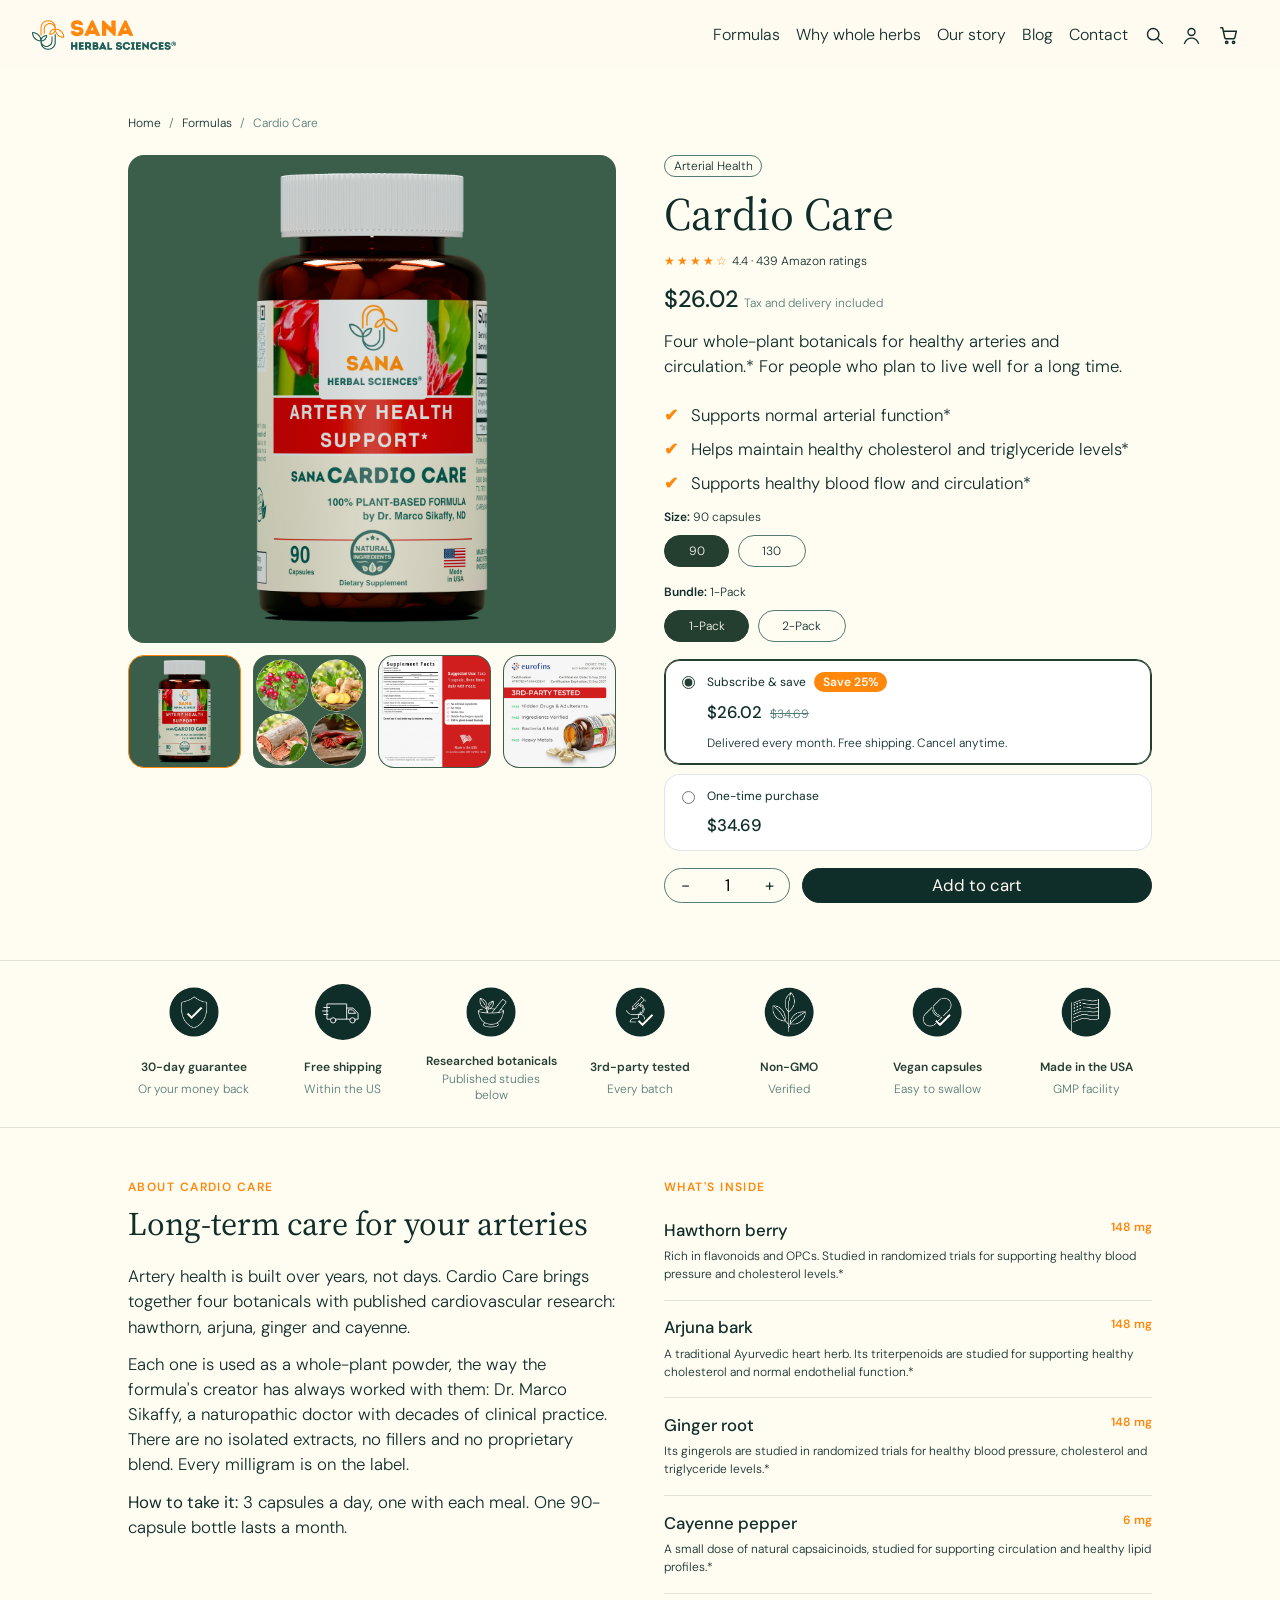
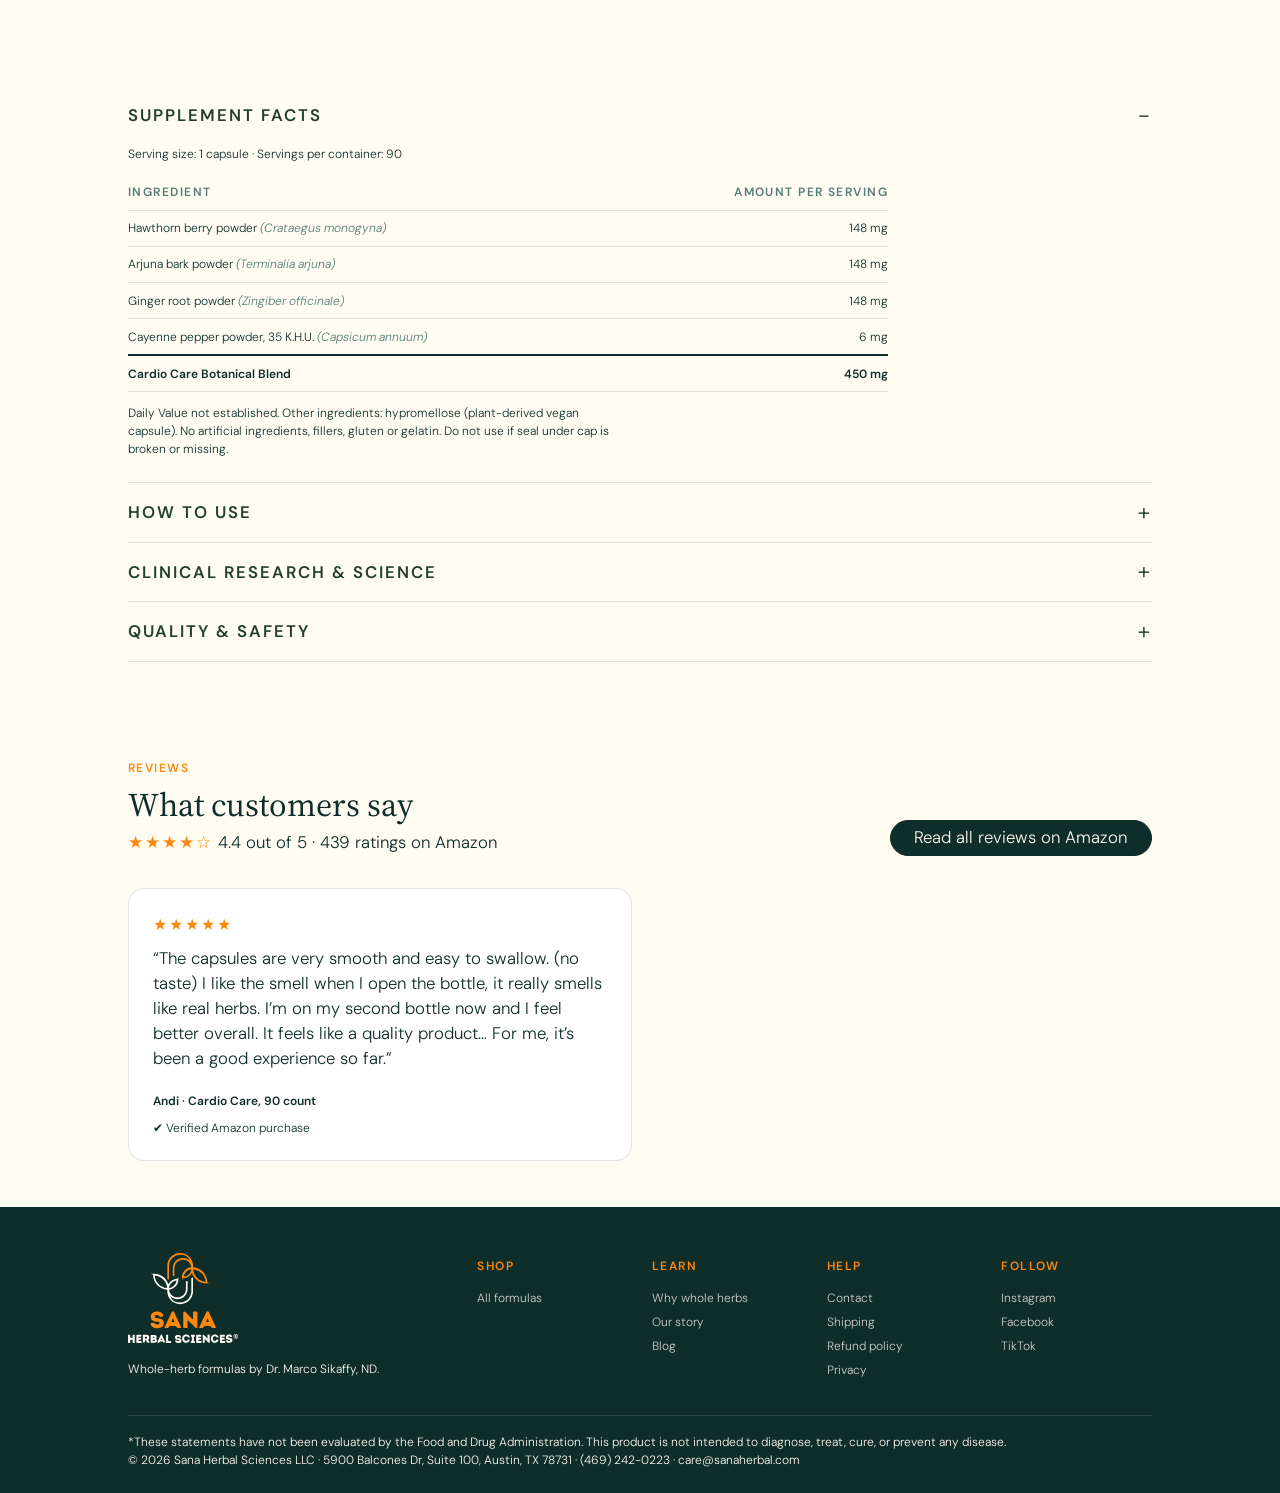
==== commit 2cdd48d3: "Íconos en la banda de Cardio Care y gutter móvil sin desborde - Íconos de 56px en los beneficios de " ====
--- a/cardio-care.html
+++ b/cardio-care.html
@@ -59,7 +59,7 @@
       <section>
         <div class="container-fluid">
           <nav aria-label="Breadcrumb"><ol class="breadcrumb"><li class="breadcrumb-item"><a href="index.html">Home</a></li><li class="breadcrumb-item"><a href="index.html#formulas">Formulas</a></li><li class="breadcrumb-item active" aria-current="page">Cardio Care</li></ol></nav>
-          <div class="row g-5">
+          <div class="row g-4 g-lg-5">
             <!-- Galería -->
             <div class="col-lg-6">
               <div class="gallery">
@@ -69,8 +69,8 @@
                 <div class="gallery-thumbs" role="list">
                   <button type="button" class="gallery-thumb is-active" data-src="img/cardiocare.webp" data-w="1350" data-h="1350" data-alt="Sana Cardio Care, 90 capsules" aria-label="Bottle"><img width="1350" height="1350" src="img/cardiocare.webp" alt="" /></button>
                   <button type="button" class="gallery-thumb" data-src="img/cardio-care-ingredients.webp" data-w="700" data-h="700" data-alt="Cardio Care ingredients: hawthorn berry, arjuna bark, ginger and cayenne" aria-label="Ingredients"><img width="700" height="700" src="img/cardio-care-ingredients.webp" alt="" /></button>
-                  <button type="button" class="gallery-thumb" data-src="img/cardio-care-facts.webp" data-w="3000" data-h="3000" data-alt="Cardio Care Supplement Facts and suggested use" aria-label="Supplement Facts"><img width="1400" height="1400" src="img/cardio-care-facts.webp" alt="" loading="lazy" /></button>
-                  <button type="button" class="gallery-thumb" data-src="img/cardio-care-lab.webp" data-w="2000" data-h="2000" data-alt="Cardio Care third-party lab certificate from Eurofins" aria-label="Lab certificate"><img width="1400" height="1400" src="img/cardio-care-lab.webp" alt="" loading="lazy" /></button>
+                  <button type="button" class="gallery-thumb" data-src="img/cardio-care-facts.webp" data-w="1400" data-h="1400" data-alt="Cardio Care Supplement Facts and suggested use" aria-label="Supplement Facts"><img width="1400" height="1400" src="img/cardio-care-facts.webp" alt="" loading="lazy" /></button>
+                  <button type="button" class="gallery-thumb" data-src="img/cardio-care-lab.webp" data-w="1400" data-h="1400" data-alt="Cardio Care third-party lab certificate from Eurofins" aria-label="Lab certificate"><img width="1400" height="1400" src="img/cardio-care-lab.webp" alt="" loading="lazy" /></button>
                 </div>
               </div>
             </div>
@@ -148,13 +148,13 @@
       <section class="band">
         <div class="container-fluid">
           <ul class="perks perks-wide">
-            <li><strong>30-day guarantee</strong><span>Or your money back</span></li>
-            <li><strong>Free shipping</strong><span>Within the US</span></li>
-            <li><strong>Researched botanicals</strong><span>Published studies below</span></li>
-            <li><strong>3rd-party tested</strong><span>Every batch</span></li>
-            <li><strong>Non-GMO</strong><span>Verified</span></li>
-            <li><strong>Vegan capsules</strong><span>Easy to swallow</span></li>
-            <li><strong>Made in the USA</strong><span>GMP facility</span></li>
+            <li><img width="190" height="190" src="img/tested.webp" alt="" class="icon" loading="lazy" /><strong>30-day guarantee</strong><span>Or your money back</span></li>
+            <li><img width="191" height="191" src="img/shipping.svg" alt="" class="icon" loading="lazy" /><strong>Free shipping</strong><span>Within the US</span></li>
+            <li><img width="190" height="190" src="img/dried.webp" alt="" class="icon" loading="lazy" /><strong>Researched botanicals</strong><span>Published studies below</span></li>
+            <li><img width="191" height="191" src="img/labtested.webp" alt="" class="icon" loading="lazy" /><strong>3rd-party tested</strong><span>Every batch</span></li>
+            <li><img width="191" height="191" src="img/gmofree.webp" alt="" class="icon" loading="lazy" /><strong>Non-GMO</strong><span>Verified</span></li>
+            <li><img width="191" height="191" src="img/pill.webp" alt="" class="icon" loading="lazy" /><strong>Vegan capsules</strong><span>Easy to swallow</span></li>
+            <li><img width="191" height="191" src="img/usamade.webp" alt="" class="icon" loading="lazy" /><strong>Made in the USA</strong><span>GMP facility</span></li>
           </ul>
         </div>
       </section>
@@ -162,7 +162,7 @@
       <!-- ===== DESCRIPCIÓN + INGREDIENTES ===== -->
       <section class="py-xl">
         <div class="container-fluid">
-          <div class="row g-5">
+          <div class="row g-4 g-lg-5">
             <div class="col-lg-6">
               <span class="eyebrow">About Cardio Care</span>
               <h2>Long-term care for your arteries</h2>
--- a/style.css
+++ b/style.css
@@ -391,6 +391,10 @@
   display: block;
   margin: 0 auto var(--sm) auto;
 }
+/* íconos chicos en las listas de beneficios */
+.perks .icon {
+  width: 56px;
+}
 .product-card .img-swap-back {
   object-fit: cover;
   border-radius: var(--brd-radius);
